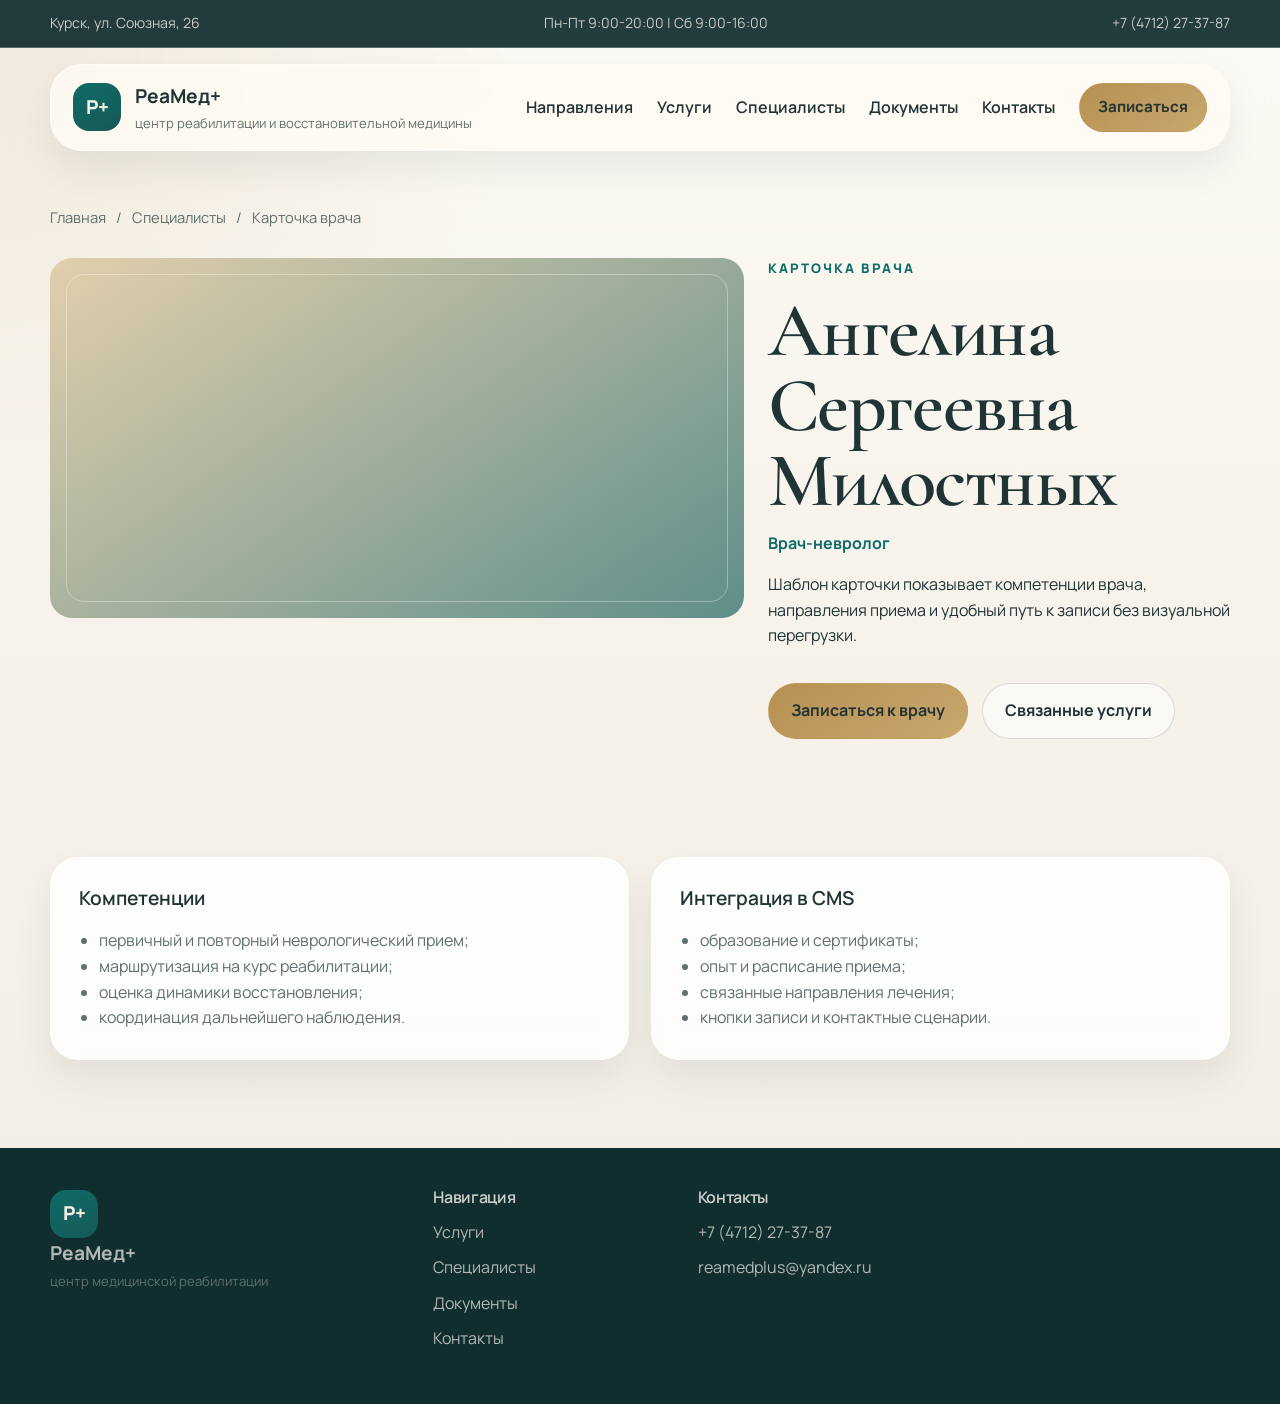
==== doctor.html @ e56094d9 "Initial redesign" ====
<!DOCTYPE html>
<html lang="ru">
<head>
  <meta charset="UTF-8">
  <meta name="viewport" content="width=device-width, initial-scale=1.0">
  <title>Карточка врача | РеаМед+</title>
  <meta name="description" content="Шаблон карточки врача РеаМед+: компетенции, направления, запись и доверие.">
  <link rel="preconnect" href="https://fonts.googleapis.com">
  <link rel="preconnect" href="https://fonts.gstatic.com" crossorigin>
  <link href="https://fonts.googleapis.com/css2?family=Manrope:wght@400;500;600;700;800&family=Cormorant+Garamond:wght@500;600;700&display=swap" rel="stylesheet">
  <link rel="stylesheet" href="styles.css">
</head>
<body>
  <div class="site-shell">
    <header class="site-header" data-header>
      <div class="utility-bar"><div class="container utility-bar__content"><p>Курск, ул. Союзная, 26</p><p>Пн-Пт 9:00-20:00 | Сб 9:00-16:00</p><a href="tel:+74712273787">+7 (4712) 27-37-87</a></div></div>
      <div class="container header-main">
        <a class="brand" href="index.html"><span class="brand__mark">Р+</span><span class="brand__text"><strong>РеаМед+</strong><small>центр реабилитации и восстановительной медицины</small></span></a>
        <button class="nav-toggle" type="button" aria-expanded="false" aria-controls="site-nav" data-nav-toggle>Меню</button>
        <nav class="site-nav" id="site-nav" data-nav>
          <a href="index.html#directions">Направления</a><a href="service.html">Услуги</a><a href="specialists.html">Специалисты</a><a href="documents.html">Документы</a><a href="contacts.html">Контакты</a><a class="button button--primary button--sm" href="contacts.html#contact-form">Записаться</a>
        </nav>
      </div>
    </header>

    <main>
      <section class="page-hero">
        <div class="container">
          <nav class="breadcrumbs" aria-label="Хлебные крошки"><a href="index.html">Главная</a><span>/</span><a href="specialists.html">Специалисты</a><span>/</span><span>Карточка врача</span></nav>
          <div class="profile-hero">
            <div class="profile-hero__photo"></div>
            <div>
              <p class="eyebrow">Карточка врача</p>
              <h1>Ангелина Сергеевна Милостных</h1>
              <p class="profile-hero__role">Врач-невролог</p>
              <p>Шаблон карточки показывает компетенции врача, направления приема и удобный путь к записи без визуальной перегрузки.</p>
              <div class="hero__actions"><a class="button button--primary" href="contacts.html#contact-form">Записаться к врачу</a><a class="button button--ghost" href="service.html">Связанные услуги</a></div>
            </div>
          </div>
        </div>
      </section>

      <section class="section">
        <div class="container two-column-layout">
          <article class="content-card"><h2>Компетенции</h2><ul class="bullet-list"><li>первичный и повторный неврологический прием;</li><li>маршрутизация на курс реабилитации;</li><li>оценка динамики восстановления;</li><li>координация дальнейшего наблюдения.</li></ul></article>
          <article class="content-card"><h2>Интеграция в CMS</h2><ul class="bullet-list"><li>образование и сертификаты;</li><li>опыт и расписание приема;</li><li>связанные направления лечения;</li><li>кнопки записи и контактные сценарии.</li></ul></article>
        </div>
      </section>
    </main>

    <footer class="site-footer">
      <div class="container footer-grid">
        <div><a class="brand brand--footer" href="index.html"><span class="brand__mark">Р+</span><span class="brand__text"><strong>РеаМед+</strong><small>центр медицинской реабилитации</small></span></a></div>
        <div><h3>Навигация</h3><a href="service.html">Услуги</a><a href="specialists.html">Специалисты</a><a href="documents.html">Документы</a><a href="contacts.html">Контакты</a></div>
        <div><h3>Контакты</h3><a href="tel:+74712273787">+7 (4712) 27-37-87</a><a href="mailto:reamedplus@yandex.ru">reamedplus@yandex.ru</a></div>
      </div>
    </footer>
  </div>
  <script src="main.js"></script>
</body>
</html>
---- styles.css ----
:root {
  --bg: #f6f2ea;
  --surface: rgba(255, 255, 255, 0.82);
  --surface-dark: #173a3b;
  --surface-dark-2: #22494b;
  --text: #203436;
  --text-muted: #5f716f;
  --text-on-dark: #f3efe8;
  --line: rgba(32, 52, 54, 0.12);
  --accent: #0f6b68;
  --accent-2: #b69052;
  --shadow-lg: 0 24px 80px rgba(29, 45, 47, 0.13);
  --shadow-md: 0 18px 36px rgba(29, 45, 47, 0.08);
  --radius-xl: 32px;
  --radius-lg: 24px;
  --radius-md: 18px;
  --container: min(1180px, calc(100vw - 32px));
  --transition: 220ms ease;
}

*,
*::before,
*::after {
  box-sizing: border-box;
}

html {
  scroll-behavior: smooth;
}

body {
  margin: 0;
  background:
    radial-gradient(circle at top left, rgba(182, 144, 82, 0.16), transparent 28%),
    linear-gradient(180deg, #fcfaf5 0%, #f6f2ea 48%, #f2ede3 100%);
  color: var(--text);
  font-family: "Manrope", "Segoe UI", sans-serif;
  line-height: 1.6;
}

a {
  color: inherit;
  text-decoration: none;
}

button,
input,
select,
textarea {
  font: inherit;
}

.container {
  width: var(--container);
  margin: 0 auto;
}

.section {
  padding: 88px 0;
}

.section--soft {
  position: relative;
}

.section--soft::before {
  content: "";
  position: absolute;
  inset: 18px 0;
  background: linear-gradient(180deg, rgba(255, 255, 255, 0.55), rgba(255, 255, 255, 0.24));
  border-top: 1px solid rgba(255, 255, 255, 0.45);
  border-bottom: 1px solid rgba(32, 52, 54, 0.06);
  z-index: -1;
}

.section--contrast {
  background:
    radial-gradient(circle at top right, rgba(217, 199, 166, 0.22), transparent 24%),
    linear-gradient(145deg, var(--surface-dark) 0%, var(--surface-dark-2) 100%);
  color: var(--text-on-dark);
}

.eyebrow {
  margin: 0 0 14px;
  color: var(--accent);
  font-size: 0.82rem;
  font-weight: 800;
  letter-spacing: 0.16em;
  text-transform: uppercase;
}

.eyebrow--light {
  color: rgba(243, 239, 232, 0.72);
}

h1,
h2,
h3 {
  margin: 0;
  font-family: "Cormorant Garamond", Georgia, serif;
  font-weight: 600;
  letter-spacing: -0.02em;
  line-height: 0.98;
}

h1 {
  font-size: clamp(3rem, 6vw, 5.6rem);
}

h2 {
  font-size: clamp(2.2rem, 4vw, 3.5rem);
}

h3 {
  font-size: 1.7rem;
}

p {
  margin: 0;
}

.utility-bar {
  border-bottom: 1px solid rgba(255, 255, 255, 0.24);
  background: rgba(12, 39, 42, 0.9);
  color: rgba(243, 239, 232, 0.8);
  font-size: 0.88rem;
}

.utility-bar__content {
  display: flex;
  justify-content: space-between;
  gap: 18px;
  padding: 12px 0;
  flex-wrap: wrap;
}

.site-header {
  position: sticky;
  top: 0;
  z-index: 30;
  backdrop-filter: blur(18px);
}

.site-header.is-scrolled .header-main {
  margin-top: 0;
  border-radius: 0 0 var(--radius-lg) var(--radius-lg);
}

.header-main {
  display: flex;
  align-items: center;
  justify-content: space-between;
  gap: 24px;
  margin-top: 16px;
  padding: 16px 22px;
  border: 1px solid rgba(255, 255, 255, 0.54);
  border-radius: var(--radius-xl);
  background: rgba(255, 250, 243, 0.82);
  box-shadow: var(--shadow-md);
}

.brand {
  display: inline-flex;
  align-items: center;
  gap: 14px;
}

.brand__mark {
  display: grid;
  place-items: center;
  width: 48px;
  height: 48px;
  border-radius: 16px;
  background: linear-gradient(145deg, var(--accent) 0%, #165956 100%);
  color: #f5f0e7;
  font-weight: 800;
  font-size: 1.2rem;
}

.brand__text {
  display: grid;
  gap: 2px;
}

.brand__text strong {
  font-size: 1.2rem;
}

.brand__text small {
  color: var(--text-muted);
  font-size: 0.82rem;
}

.site-nav {
  display: flex;
  align-items: center;
  gap: 24px;
  font-weight: 600;
}

.site-nav a:not(.button) {
  position: relative;
}

.site-nav a:not(.button)::after {
  content: "";
  position: absolute;
  left: 0;
  bottom: -6px;
  width: 100%;
  height: 1px;
  background: currentColor;
  transform: scaleX(0);
  transform-origin: left;
  transition: transform var(--transition);
}

.site-nav a:not(.button):hover::after {
  transform: scaleX(1);
}

.nav-toggle {
  display: none;
  border: 0;
  border-radius: 999px;
  padding: 12px 16px;
  background: var(--surface-dark);
  color: var(--text-on-dark);
  cursor: pointer;
}

.button {
  display: inline-flex;
  align-items: center;
  justify-content: center;
  border-radius: 999px;
  padding: 14px 22px;
  border: 1px solid transparent;
  font-weight: 700;
  transition: transform var(--transition), background var(--transition), border-color var(--transition);
}

.button:hover {
  transform: translateY(-2px);
}

.button--sm {
  padding: 11px 18px;
  font-size: 0.95rem;
}

.button--primary {
  background: linear-gradient(145deg, var(--accent-2), #c8a86e);
  color: #253332;
}

.button--ghost {
  border-color: rgba(32, 52, 54, 0.16);
  background: rgba(255, 255, 255, 0.54);
}

.section-heading {
  max-width: 760px;
  display: grid;
  gap: 14px;
  margin-bottom: 34px;
}

.section-heading--between {
  max-width: none;
  display: flex;
  align-items: end;
  justify-content: space-between;
  gap: 24px;
}

.section-heading p:last-child {
  color: var(--text-muted);
}

.hero {
  padding-top: 42px;
}

.hero__grid {
  display: grid;
  grid-template-columns: 1.25fr 0.9fr;
  gap: 36px;
  align-items: stretch;
}

.hero__content {
  padding: 56px 0 0;
}

.hero__lead {
  max-width: 690px;
  margin-top: 26px;
  color: var(--text-muted);
  font-size: 1.12rem;
}

.hero__actions {
  display: flex;
  gap: 14px;
  flex-wrap: wrap;
  margin-top: 34px;
}

.hero__metrics {
  display: grid;
  grid-template-columns: repeat(3, minmax(0, 1fr));
  gap: 18px;
  margin: 42px 0 0;
}

.hero__metrics div {
  padding-top: 18px;
  border-top: 1px solid var(--line);
}

.hero__metrics dt {
  font-family: "Cormorant Garamond", Georgia, serif;
  font-size: 2rem;
  font-weight: 700;
}

.hero__metrics dd {
  margin: 6px 0 0;
  color: var(--text-muted);
}

.hero-card,
.quote-panel,
.content-card,
.document-card,
.review-card,
.news-panel,
.feature-card,
.doctor-card,
.journey-card,
.trust-badge {
  border: 1px solid rgba(255, 255, 255, 0.6);
  background: var(--surface);
  box-shadow: var(--shadow-md);
  backdrop-filter: blur(12px);
}

.hero-card {
  position: relative;
  overflow: hidden;
  border-radius: 36px;
  padding: 30px;
  background:
    linear-gradient(180deg, rgba(255, 253, 250, 0.82), rgba(255, 247, 234, 0.9)),
    linear-gradient(120deg, rgba(15, 107, 104, 0.12), transparent 45%);
}

.hero-card::before {
  content: "";
  position: absolute;
  inset: auto -40px -40px auto;
  width: 220px;
  height: 220px;
  border-radius: 50%;
  background: radial-gradient(circle, rgba(15, 107, 104, 0.16), transparent 68%);
}

.hero-card__label {
  color: var(--text-muted);
  font-weight: 700;
  text-transform: uppercase;
  letter-spacing: 0.14em;
  font-size: 0.76rem;
}

.hero-card__list {
  display: grid;
  gap: 18px;
  margin-top: 22px;
}

.hero-card__list article {
  display: grid;
  grid-template-columns: 56px 1fr;
  gap: 16px;
  padding: 18px;
  border-radius: 22px;
  background: rgba(255, 255, 255, 0.72);
}

.hero-card__list span {
  display: grid;
  place-items: center;
  width: 56px;
  height: 56px;
  border-radius: 18px;
  background: rgba(15, 107, 104, 0.11);
  color: var(--accent);
  font-weight: 800;
}

.hero-card h2,
.trust-badge__title,
.journey-card h3,
.doctor-card h3,
.feature-card h3,
.content-card h2,
.news-panel h3,
.document-card h2,
.doctor-card--wide h2 {
  font-family: "Manrope", "Segoe UI", sans-serif;
  font-size: 1.2rem;
  line-height: 1.3;
  letter-spacing: normal;
}

.trust-strip {
  padding-top: 28px;
}

.trust-strip__grid {
  display: grid;
  grid-template-columns: repeat(4, minmax(0, 1fr));
  gap: 16px;
}

.trust-badge,
.feature-card,
.doctor-card,
.journey-card,
.review-card,
.document-card,
.content-card,
.news-panel {
  border-radius: 28px;
  padding: 28px;
}

.trust-badge p:last-child,
.feature-card p,
.doctor-card p,
.doctor-card span,
.journey-card p,
.review-card p,
.document-card p,
.content-card p,
.news-panel span {
  color: var(--text-muted);
}

.card-grid {
  display: grid;
  gap: 22px;
}

.card-grid--three {
  grid-template-columns: repeat(3, minmax(0, 1fr));
}

.feature-card--highlight {
  background: linear-gradient(155deg, rgba(15, 107, 104, 0.88), rgba(20, 80, 76, 0.9));
  color: var(--text-on-dark);
}

.feature-card--highlight p,
.feature-card--highlight a {
  color: rgba(243, 239, 232, 0.84);
}

.feature-card__kicker {
  font-weight: 800;
  color: var(--accent-2);
  margin-bottom: 12px;
}

.text-link {
  margin-top: 18px;
  display: inline-flex;
  color: var(--accent);
  font-weight: 700;
}

.split-block {
  display: grid;
  grid-template-columns: 1.12fr 0.88fr;
  gap: 24px;
}

.split-block__content {
  display: grid;
  gap: 22px;
}

.benefit-list {
  display: grid;
  gap: 18px;
}

.benefit-list article {
  padding: 22px 24px;
  border-radius: 24px;
  background: rgba(255, 255, 255, 0.42);
  border: 1px solid rgba(32, 52, 54, 0.08);
}

.benefit-list p {
  margin-top: 8px;
  color: var(--text-muted);
}

.quote-panel {
  background:
    radial-gradient(circle at top right, rgba(182, 144, 82, 0.18), transparent 32%),
    linear-gradient(145deg, #fbf7ef, #f7efdf);
}

.quote-panel__lead {
  color: var(--accent);
  font-weight: 800;
  text-transform: uppercase;
  letter-spacing: 0.14em;
  font-size: 0.8rem;
}

.quote-panel blockquote {
  margin: 18px 0 0;
  font-family: "Cormorant Garamond", Georgia, serif;
  font-size: clamp(2rem, 3.8vw, 3rem);
  line-height: 1.06;
}

.quote-panel__facts {
  display: grid;
  gap: 16px;
  margin-top: 28px;
}

.quote-panel__facts div {
  padding-top: 18px;
  border-top: 1px solid rgba(32, 52, 54, 0.1);
}

.quote-panel__facts span {
  display: block;
  color: var(--text-muted);
  margin-top: 6px;
}

.doctor-card {
  display: grid;
  gap: 10px;
}

.doctor-card__photo,
.profile-hero__photo {
  position: relative;
  overflow: hidden;
  min-height: 260px;
  border-radius: 22px;
  background: linear-gradient(145deg, #d4c1a1, #8ba4a2);
}

.doctor-card__photo::after,
.profile-hero__photo::after {
  content: "";
  position: absolute;
  inset: 16px;
  border: 1px solid rgba(255, 255, 255, 0.34);
  border-radius: 18px;
}

.doctor-card__photo--emerald {
  background: linear-gradient(145deg, #e8d9bd, #5d8d8a);
}

.doctor-card__photo--sand {
  background: linear-gradient(145deg, #e5d2af, #9a7f61);
}

.doctor-card__photo--slate {
  background: linear-gradient(145deg, #ded8cd, #5a6873);
}

.journey-grid {
  display: grid;
  grid-template-columns: repeat(2, minmax(0, 1fr));
  gap: 20px;
}

.proof-layout {
  display: grid;
  grid-template-columns: 1.08fr 0.92fr;
  gap: 22px;
}

.review-stack {
  display: grid;
  gap: 18px;
}

.news-panel {
  display: grid;
  gap: 18px;
  border-radius: 32px;
}

.news-panel article {
  display: grid;
  gap: 8px;
  padding-top: 18px;
  border-top: 1px solid rgba(32, 52, 54, 0.08);
}

.news-panel article:first-of-type {
  padding-top: 0;
  border-top: 0;
}

.news-panel a {
  font-weight: 700;
}

.docs-callout {
  display: grid;
  grid-template-columns: 1.1fr 0.9fr;
  gap: 22px;
  align-items: center;
  padding: 32px;
  border-radius: 32px;
  background:
    linear-gradient(145deg, rgba(15, 107, 104, 0.06), rgba(182, 144, 82, 0.12)),
    rgba(255, 255, 255, 0.52);
  border: 1px solid rgba(255, 255, 255, 0.6);
  box-shadow: var(--shadow-md);
}

.docs-callout__links {
  display: grid;
  gap: 12px;
}

.docs-callout__links a {
  padding: 16px 18px;
  border-radius: 18px;
  background: rgba(255, 255, 255, 0.68);
  border: 1px solid rgba(32, 52, 54, 0.08);
  font-weight: 700;
}

.appointment {
  display: grid;
  grid-template-columns: 1fr 1fr;
  gap: 28px;
  align-items: start;
}

.appointment__intro p:last-child {
  margin-top: 18px;
  color: rgba(243, 239, 232, 0.74);
}

.appointment-form {
  display: grid;
  gap: 16px;
  padding: 28px;
  border-radius: 28px;
  background: rgba(255, 255, 255, 0.08);
  border: 1px solid rgba(255, 255, 255, 0.16);
}

.appointment-form label {
  display: grid;
  gap: 8px;
  font-weight: 600;
}

.appointment-form input,
.appointment-form select,
.appointment-form textarea {
  width: 100%;
  padding: 15px 16px;
  border-radius: 16px;
  border: 1px solid rgba(255, 255, 255, 0.16);
  background: rgba(255, 255, 255, 0.94);
  color: var(--text);
}

.form-note {
  color: rgba(243, 239, 232, 0.7);
  font-size: 0.92rem;
}

.faq-list {
  display: grid;
  gap: 14px;
}

.faq-item {
  overflow: hidden;
  border-radius: 24px;
  border: 1px solid rgba(32, 52, 54, 0.08);
  background: rgba(255, 255, 255, 0.62);
}

.faq-item__trigger {
  width: 100%;
  padding: 22px 24px;
  border: 0;
  background: transparent;
  text-align: left;
  color: var(--text);
  font-weight: 700;
  cursor: pointer;
}

.faq-item__content {
  max-height: 0;
  overflow: hidden;
  transition: max-height 280ms ease, padding 280ms ease;
  padding: 0 24px;
}

.faq-item.is-open .faq-item__content {
  max-height: 180px;
  padding-bottom: 22px;
}

.site-footer {
  padding: 42px 0;
  background: #102d2f;
  color: rgba(243, 239, 232, 0.84);
}

.footer-grid {
  display: grid;
  grid-template-columns: 1.2fr 0.8fr 0.8fr 0.9fr;
  gap: 26px;
}

.site-footer h3 {
  font-family: "Manrope", "Segoe UI", sans-serif;
  font-size: 1rem;
  margin-bottom: 14px;
}

.site-footer a,
.site-footer p {
  display: block;
  color: rgba(243, 239, 232, 0.72);
  margin-bottom: 10px;
}

.footer-copy {
  max-width: 320px;
  margin-top: 18px;
}

.page-hero {
  padding: 54px 0 30px;
}

.breadcrumbs {
  display: inline-flex;
  align-items: center;
  gap: 10px;
  margin-bottom: 28px;
  color: var(--text-muted);
  font-size: 0.92rem;
}

.page-hero__grid,
.profile-hero {
  display: grid;
  grid-template-columns: 1.2fr 0.8fr;
  gap: 24px;
  align-items: start;
}

.page-hero__aside,
.chip,
.map-placeholder {
  border-radius: 24px;
}

.page-hero__aside {
  padding: 24px;
  background: rgba(255, 255, 255, 0.6);
  border: 1px solid rgba(255, 255, 255, 0.55);
  box-shadow: var(--shadow-md);
}

.page-hero__aside p {
  color: var(--text-muted);
  margin-top: 10px;
}

.chip-row {
  display: flex;
  gap: 12px;
  flex-wrap: wrap;
}

.chip {
  display: inline-flex;
  align-items: center;
  padding: 11px 16px;
  background: rgba(255, 255, 255, 0.62);
  border: 1px solid rgba(32, 52, 54, 0.08);
  font-weight: 700;
}

.chip--active {
  background: var(--surface-dark);
  color: var(--text-on-dark);
}

.profile-hero__photo {
  min-height: 360px;
  background: linear-gradient(145deg, #e2cfad, #5f8e8a);
}

.profile-hero__role {
  margin: 12px 0 16px;
  color: var(--accent);
  font-weight: 700;
}

.two-column-layout {
  display: grid;
  grid-template-columns: repeat(2, minmax(0, 1fr));
  gap: 22px;
}

.bullet-list,
.step-list,
.contact-list {
  margin: 18px 0 0;
  padding-left: 20px;
  color: var(--text-muted);
}

.contact-list a {
  color: var(--accent);
}

.docs-grid {
  display: grid;
  grid-template-columns: repeat(2, minmax(0, 1fr));
  gap: 22px;
}

.map-placeholder {
  min-height: 280px;
  display: grid;
  place-items: center;
  border: 1px dashed rgba(32, 52, 54, 0.18);
  background:
    linear-gradient(135deg, rgba(15, 107, 104, 0.06), rgba(182, 144, 82, 0.1)),
    rgba(255, 255, 255, 0.52);
  color: var(--text-muted);
}

@media (max-width: 1080px) {
  .hero__grid,
  .split-block,
  .proof-layout,
  .docs-callout,
  .appointment,
  .page-hero__grid,
  .profile-hero,
  .two-column-layout,
  .footer-grid,
  .trust-strip__grid {
    grid-template-columns: 1fr;
  }

  .card-grid--three,
  .docs-grid {
    grid-template-columns: repeat(2, minmax(0, 1fr));
  }

  .journey-grid {
    grid-template-columns: 1fr;
  }
}

@media (max-width: 780px) {
  .section {
    padding: 64px 0;
  }

  .utility-bar__content {
    justify-content: center;
    text-align: center;
  }

  .header-main {
    position: relative;
    margin-top: 10px;
    padding: 16px;
  }

  .nav-toggle {
    display: inline-flex;
  }

  .site-nav {
    position: absolute;
    top: calc(100% + 10px);
    left: 0;
    right: 0;
    display: none;
    flex-direction: column;
    align-items: stretch;
    padding: 18px;
    border-radius: 24px;
    background: rgba(255, 250, 243, 0.98);
    border: 1px solid rgba(255, 255, 255, 0.54);
    box-shadow: var(--shadow-md);
  }

  .site-nav.is-open {
    display: flex;
  }

  .hero__metrics,
  .card-grid--three,
  .docs-grid {
    grid-template-columns: 1fr;
  }

  .section-heading--between {
    align-items: start;
    flex-direction: column;
  }
}

@media (max-width: 560px) {
  :root {
    --container: min(100vw - 20px, 100%);
  }

  h1 {
    font-size: clamp(2.4rem, 12vw, 4rem);
  }

  h2 {
    font-size: clamp(2rem, 8vw, 3rem);
  }

  .brand__text small {
    display: none;
  }

  .hero__content {
    padding-top: 22px;
  }

  .hero-card,
  .feature-card,
  .doctor-card,
  .journey-card,
  .review-card,
  .document-card,
  .content-card,
  .appointment-form,
  .news-panel,
  .trust-badge {
    padding: 22px;
  }

  .hero-card__list article {
    grid-template-columns: 1fr;
  }
}
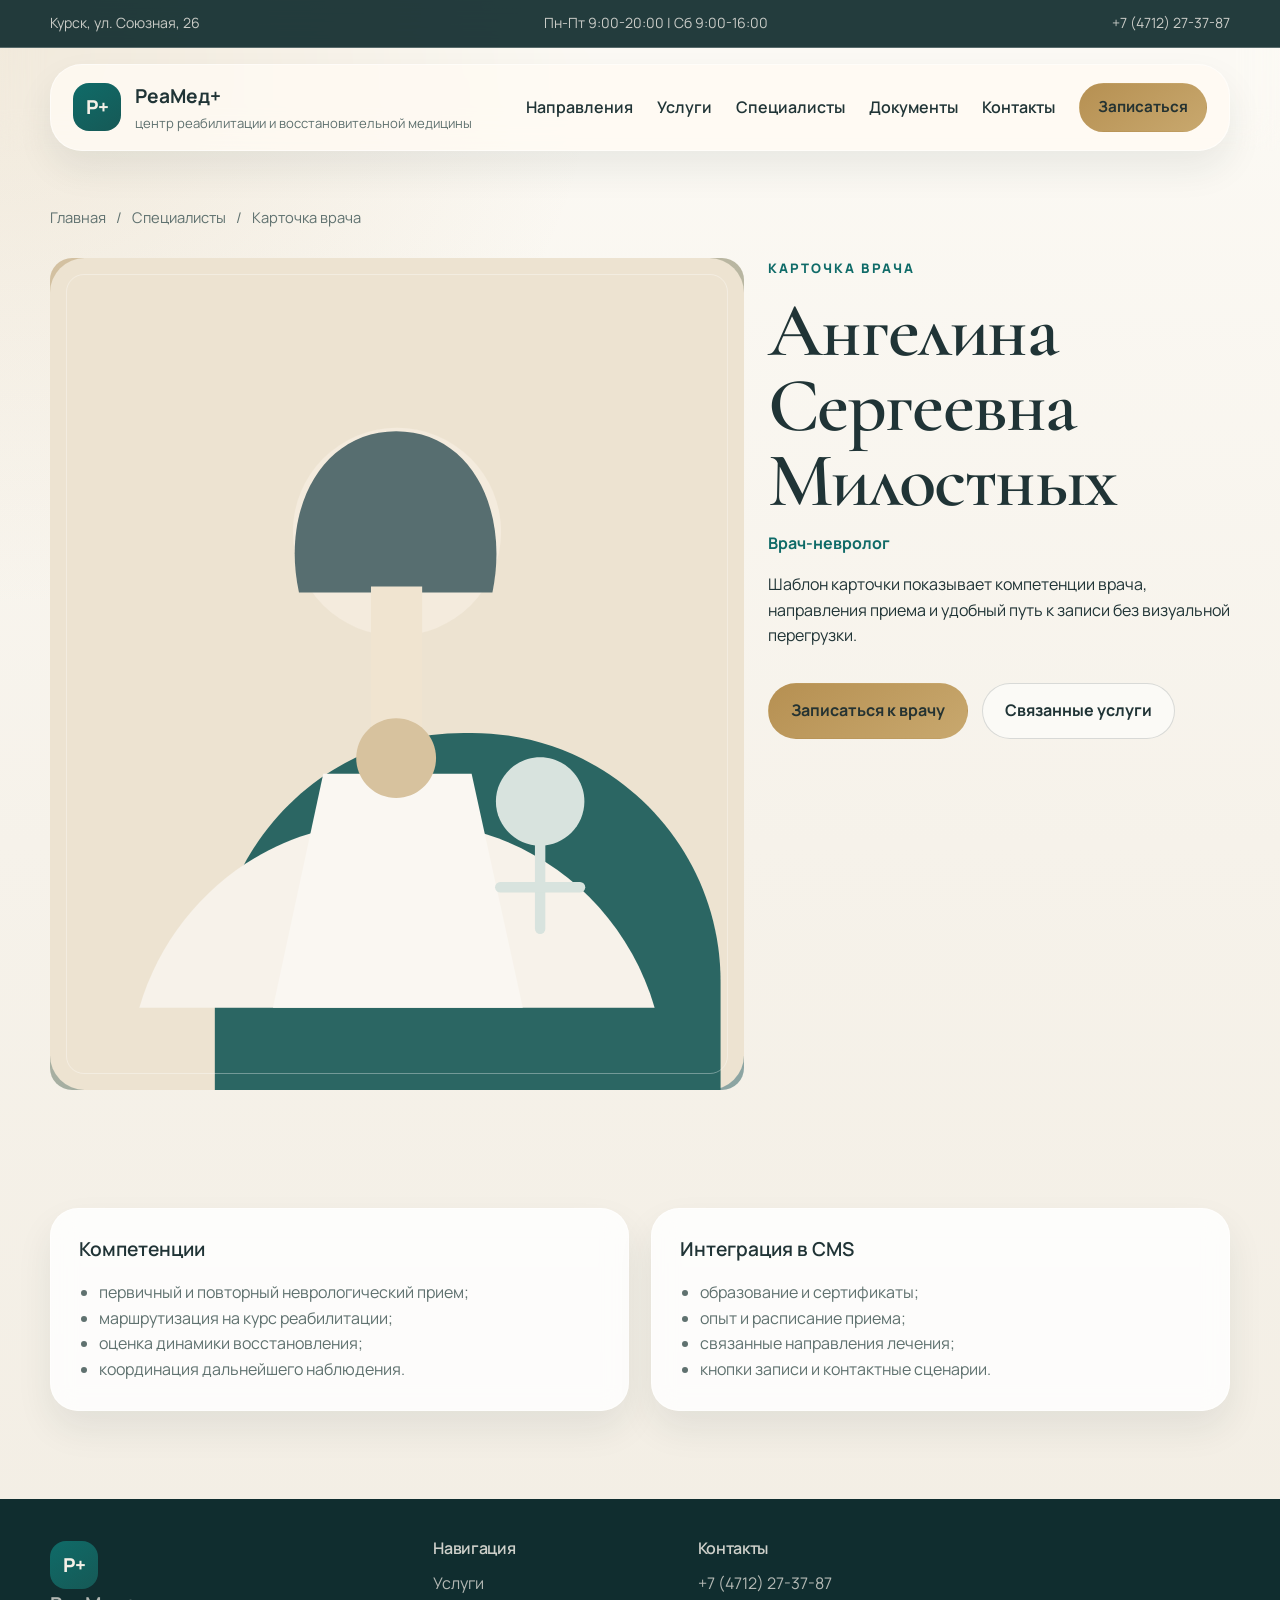
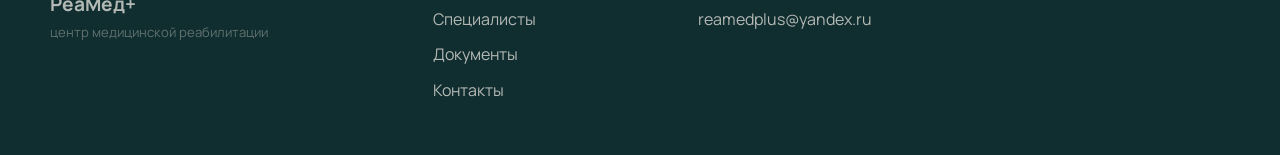
==== commit 98a9828f: "Improve layout and add placeholder artwork" ====
--- a/doctor.html
+++ b/doctor.html
@@ -28,7 +28,9 @@
         <div class="container">
           <nav class="breadcrumbs" aria-label="Хлебные крошки"><a href="index.html">Главная</a><span>/</span><a href="specialists.html">Специалисты</a><span>/</span><span>Карточка врача</span></nav>
           <div class="profile-hero">
-            <div class="profile-hero__photo"></div>
+            <div class="profile-hero__photo">
+              <img src="assets/doctor-1.svg" alt="Тестовое фото врача Ангелины Сергеевны Милостных">
+            </div>
             <div>
               <p class="eyebrow">Карточка врача</p>
               <h1>Ангелина Сергеевна Милостных</h1>
--- a/styles.css
+++ b/styles.css
@@ -36,6 +36,7 @@
   color: var(--text);
   font-family: "Manrope", "Segoe UI", sans-serif;
   line-height: 1.6;
+  overflow-x: hidden;
 }
 
 a {
@@ -380,6 +381,20 @@
   margin-top: 22px;
 }
 
+.hero-card__visual {
+  margin-top: 20px;
+  border-radius: 26px;
+  overflow: hidden;
+  border: 1px solid rgba(32, 52, 54, 0.08);
+  background: rgba(255, 255, 255, 0.8);
+}
+
+.hero-card__visual img {
+  display: block;
+  width: 100%;
+  height: auto;
+}
+
 .hero-card__list article {
   display: grid;
   grid-template-columns: 56px 1fr;
@@ -454,6 +469,10 @@
   gap: 22px;
 }
 
+.card-grid > * {
+  height: 100%;
+}
+
 .card-grid--three {
   grid-template-columns: repeat(3, minmax(0, 1fr));
 }
@@ -550,6 +569,7 @@
 .doctor-card {
   display: grid;
   gap: 10px;
+  align-content: start;
 }
 
 .doctor-card__photo,
@@ -570,16 +590,16 @@
   border-radius: 18px;
 }
 
-.doctor-card__photo--emerald {
-  background: linear-gradient(145deg, #e8d9bd, #5d8d8a);
-}
-
-.doctor-card__photo--sand {
-  background: linear-gradient(145deg, #e5d2af, #9a7f61);
-}
-
-.doctor-card__photo--slate {
-  background: linear-gradient(145deg, #ded8cd, #5a6873);
+.doctor-card__photo img,
+.profile-hero__photo img {
+  display: block;
+  width: 100%;
+  height: 100%;
+  object-fit: cover;
+}
+
+.doctor-card .text-link {
+  margin-top: auto;
 }
 
 .journey-grid {
@@ -817,7 +837,6 @@
 
 .profile-hero__photo {
   min-height: 360px;
-  background: linear-gradient(145deg, #e2cfad, #5f8e8a);
 }
 
 .profile-hero__role {
@@ -882,6 +901,10 @@
 
   .journey-grid {
     grid-template-columns: 1fr;
+  }
+
+  .hero-card {
+    max-width: 720px;
   }
 }
 
@@ -930,6 +953,10 @@
     grid-template-columns: 1fr;
   }
 
+  .hero-card__visual {
+    border-radius: 22px;
+  }
+
   .section-heading--between {
     align-items: start;
     flex-direction: column;
@@ -973,4 +1000,9 @@
   .hero-card__list article {
     grid-template-columns: 1fr;
   }
-}
+
+  .doctor-card__photo,
+  .profile-hero__photo {
+    min-height: 220px;
+  }
+}
